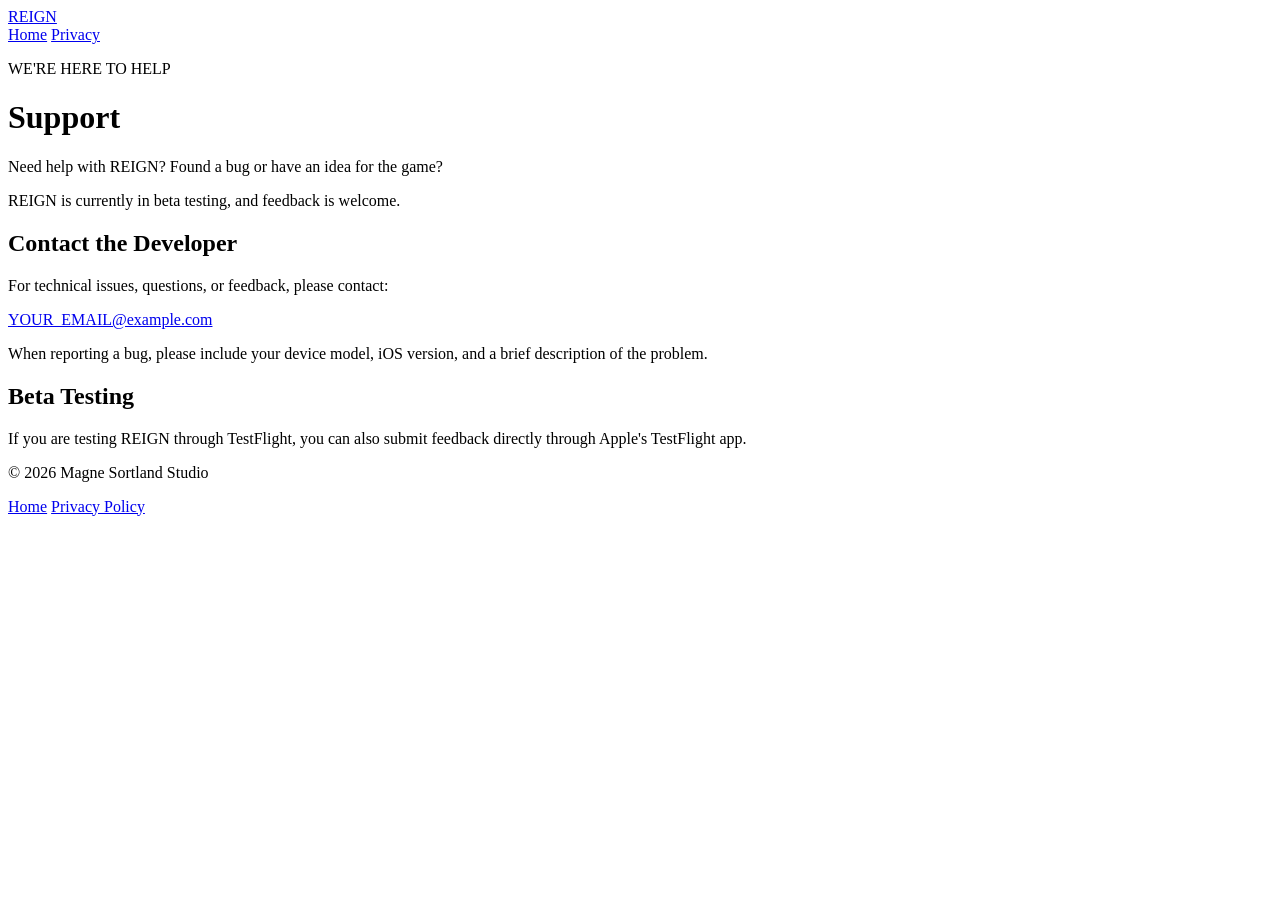
==== support.html @ ceb51d60 "Create support.html" ====
<!DOCTYPE html>
<html lang="en">
<head>
  <meta charset="UTF-8">
  <meta name="viewport" content="width=device-width, initial-scale=1.0">
  <meta name="theme-color" content="#080f15">
  <title>Support — REIGN</title>
  <link rel="stylesheet" href="style.css">
</head>
<body>

  <header class="site-header">
    <a class="brand" href="index.html">REIGN</a>
    <nav>
      <a href="index.html">Home</a>
      <a href="privacy.html">Privacy</a>
    </nav>
  </header>

  <main class="content-page support-page">

    <p class="eyebrow">WE'RE HERE TO HELP</p>

    <h1>Support</h1>

    <p>
      Need help with REIGN? Found a bug or have
      an idea for the game?
    </p>

    <p>
      REIGN is currently in beta testing, and
      feedback is welcome.
    </p>

    <div class="support-card">
      <h2>Contact the Developer</h2>

      <p>
        For technical issues, questions, or feedback,
        please contact:
      </p>

      <!-- Replace with your actual support email -->
      <a class="email-link"
         href="mailto:YOUR_EMAIL@example.com">
        YOUR_EMAIL@example.com
      </a>

      <p class="small-note">
        When reporting a bug, please include your
        device model, iOS version, and a brief
        description of the problem.
      </p>
    </div>

    <div class="support-card">
      <h2>Beta Testing</h2>
      <p>
        If you are testing REIGN through TestFlight,
        you can also submit feedback directly through
        Apple's TestFlight app.
      </p>
    </div>

  </main>

  <footer>
    <p>© 2026 Magne Sortland Studio</p>
    <div class="footer-links">
      <a href="index.html">Home</a>
      <a href="privacy.html">Privacy Policy</a>
    </div>
  </footer>

</body>
</html>
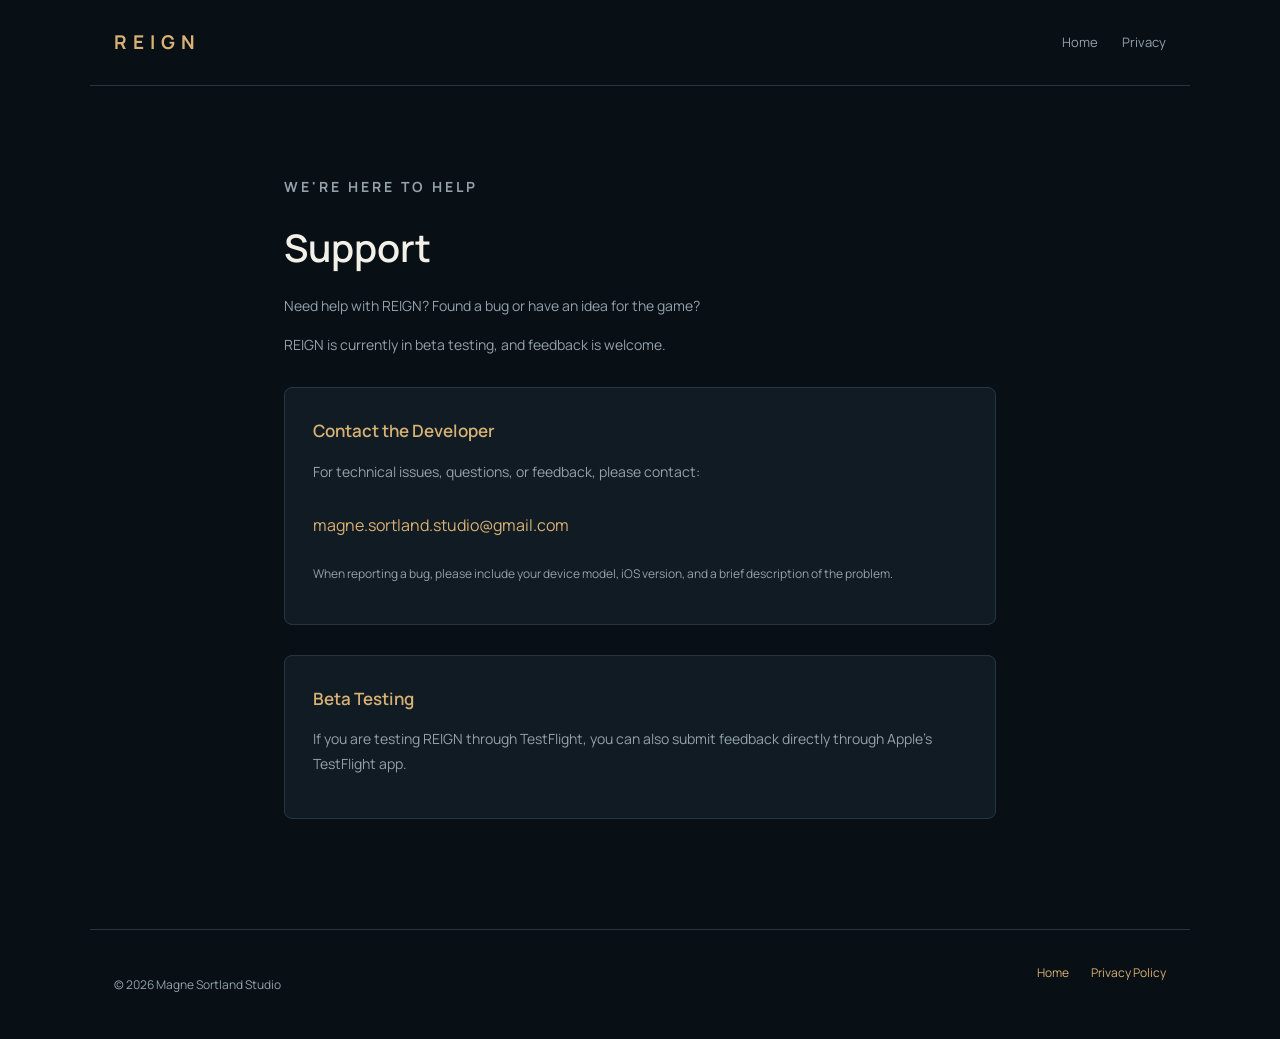
==== commit 26bd0472: "Update support.html" ====
--- a/support.html
+++ b/support.html
@@ -44,8 +44,8 @@
 
       <!-- Replace with your actual support email -->
       <a class="email-link"
-         href="mailto:YOUR_EMAIL@example.com">
-        YOUR_EMAIL@example.com
+         href="mailto:magne.sortland.studio@gmail.com">
+        magne.sortland.studio@gmail.com
       </a>
 
       <p class="small-note">
--- a/style.css
+++ b/style.css
@@ -0,0 +1,263 @@
+
+@import url('https://fonts.googleapis.com/css2?family=Manrope:wght@400;500;600;700;800&display=swap');
+
+:root {
+  --bg: #080f15;
+  --surface: #101b23;
+  --gold: #d8b174;
+  --text: #f3f0e8;
+  --muted: #94a1aa;
+  --border: #263741;
+}
+
+* {
+  box-sizing: border-box;
+}
+
+body {
+  margin: 0;
+  background: var(--bg);
+  color: var(--text);
+  font-family: 'Manrope', Arial, sans-serif;
+  line-height: 1.75;
+}
+
+a {
+  color: var(--gold);
+  text-decoration: none;
+}
+
+a:hover {
+  opacity: 0.8;
+}
+
+.site-header {
+  max-width: 1100px;
+  margin: auto;
+  padding: 26px 24px;
+  display: flex;
+  justify-content: space-between;
+  align-items: center;
+  border-bottom: 1px solid var(--border);
+}
+
+.brand {
+  color: var(--gold);
+  font-size: 19px;
+  font-weight: 700;
+  letter-spacing: 6px;
+}
+
+nav {
+  display: flex;
+  gap: 24px;
+}
+
+nav a {
+  color: var(--muted);
+  font-size: 13px;
+}
+
+.hero {
+  max-width: 700px;
+  margin: 0 auto;
+  padding: 105px 24px 85px;
+  text-align: center;
+}
+
+.crest {
+  font-size: 56px;
+  color: var(--gold);
+  margin-bottom: 28px;
+}
+
+.eyebrow {
+  font-size: 11px;
+  letter-spacing: 3px;
+  color: var(--gold);
+  font-weight: 700;
+}
+
+.hero h1 {
+  font-size: clamp(48px, 9vw, 78px);
+  font-weight: 600;
+  letter-spacing: 12px;
+  margin: 10px 0 0;
+  color: var(--gold);
+}
+
+.tagline {
+  font-size: 12px;
+  letter-spacing: 4px;
+  color: var(--gold);
+}
+
+.gold-line {
+  width: 45px;
+  height: 1px;
+  background: var(--gold);
+  margin: 35px auto;
+}
+
+.hero h2 {
+  font-size: 25px;
+  font-weight: 600;
+  margin-bottom: 16px;
+}
+
+.description {
+  color: var(--muted);
+  max-width: 520px;
+  margin: auto;
+  font-size: 15px;
+}
+
+.status {
+  display: inline-block;
+  margin-top: 42px;
+  padding: 10px 20px;
+  border: 1px solid var(--border);
+  border-radius: 5px;
+  color: var(--gold);
+  font-size: 10px;
+  letter-spacing: 2px;
+}
+
+.features {
+  max-width: 1100px;
+  margin: 0 auto 110px;
+  padding: 0 24px;
+  display: grid;
+  grid-template-columns: repeat(3, 1fr);
+  gap: 20px;
+}
+
+.feature {
+  padding: 34px 26px;
+  background: var(--surface);
+  border: 1px solid var(--border);
+  border-radius: 8px;
+}
+
+.feature-symbol {
+  color: var(--gold);
+  font-size: 26px;
+}
+
+.feature h3 {
+  font-size: 13px;
+  letter-spacing: 3px;
+  color: var(--gold);
+}
+
+.feature p {
+  font-size: 13px;
+  color: var(--muted);
+}
+
+.content-page {
+  max-width: 760px;
+  margin: 0 auto;
+  padding: 75px 24px 110px;
+}
+
+.content-page h1 {
+  font-size: 38px;
+  font-weight: 600;
+  margin: 0 0 12px;
+}
+
+.content-page h2 {
+  color: var(--gold);
+  font-size: 17px;
+  font-weight: 600;
+  margin-top: 42px;
+}
+
+.content-page p {
+  color: var(--muted);
+  font-size: 14px;
+}
+
+.updated {
+  font-size: 12px !important;
+  margin-bottom: 40px;
+}
+
+.support-page {
+  min-height: 75vh;
+}
+
+.support-card {
+  background: var(--surface);
+  border: 1px solid var(--border);
+  padding: 28px;
+  border-radius: 8px;
+  margin-top: 30px;
+}
+
+.support-card h2 {
+  margin-top: 0;
+}
+
+.email-link {
+  display: inline-block;
+  font-size: 16px;
+  margin: 12px 0;
+  overflow-wrap: anywhere;
+}
+
+.small-note {
+  font-size: 12px !important;
+}
+
+footer {
+  border-top: 1px solid var(--border);
+  padding: 32px 24px;
+  max-width: 1100px;
+  margin: auto;
+  display: flex;
+  justify-content: space-between;
+  gap: 20px;
+  color: var(--muted);
+  font-size: 12px;
+}
+
+.footer-links {
+  display: flex;
+  gap: 22px;
+}
+
+@media (max-width: 650px) {
+  .site-header {
+    padding: 20px;
+  }
+
+  .brand {
+    font-size: 15px;
+    letter-spacing: 4px;
+  }
+
+  nav {
+    gap: 14px;
+  }
+
+  .hero {
+    padding-top: 75px;
+  }
+
+  .features {
+    grid-template-columns: 1fr;
+    margin-bottom: 65px;
+  }
+
+  .content-page {
+    padding-top: 50px;
+  }
+
+  footer {
+    flex-direction: column;
+    align-items: center;
+    text-align: center;
+  }
+}
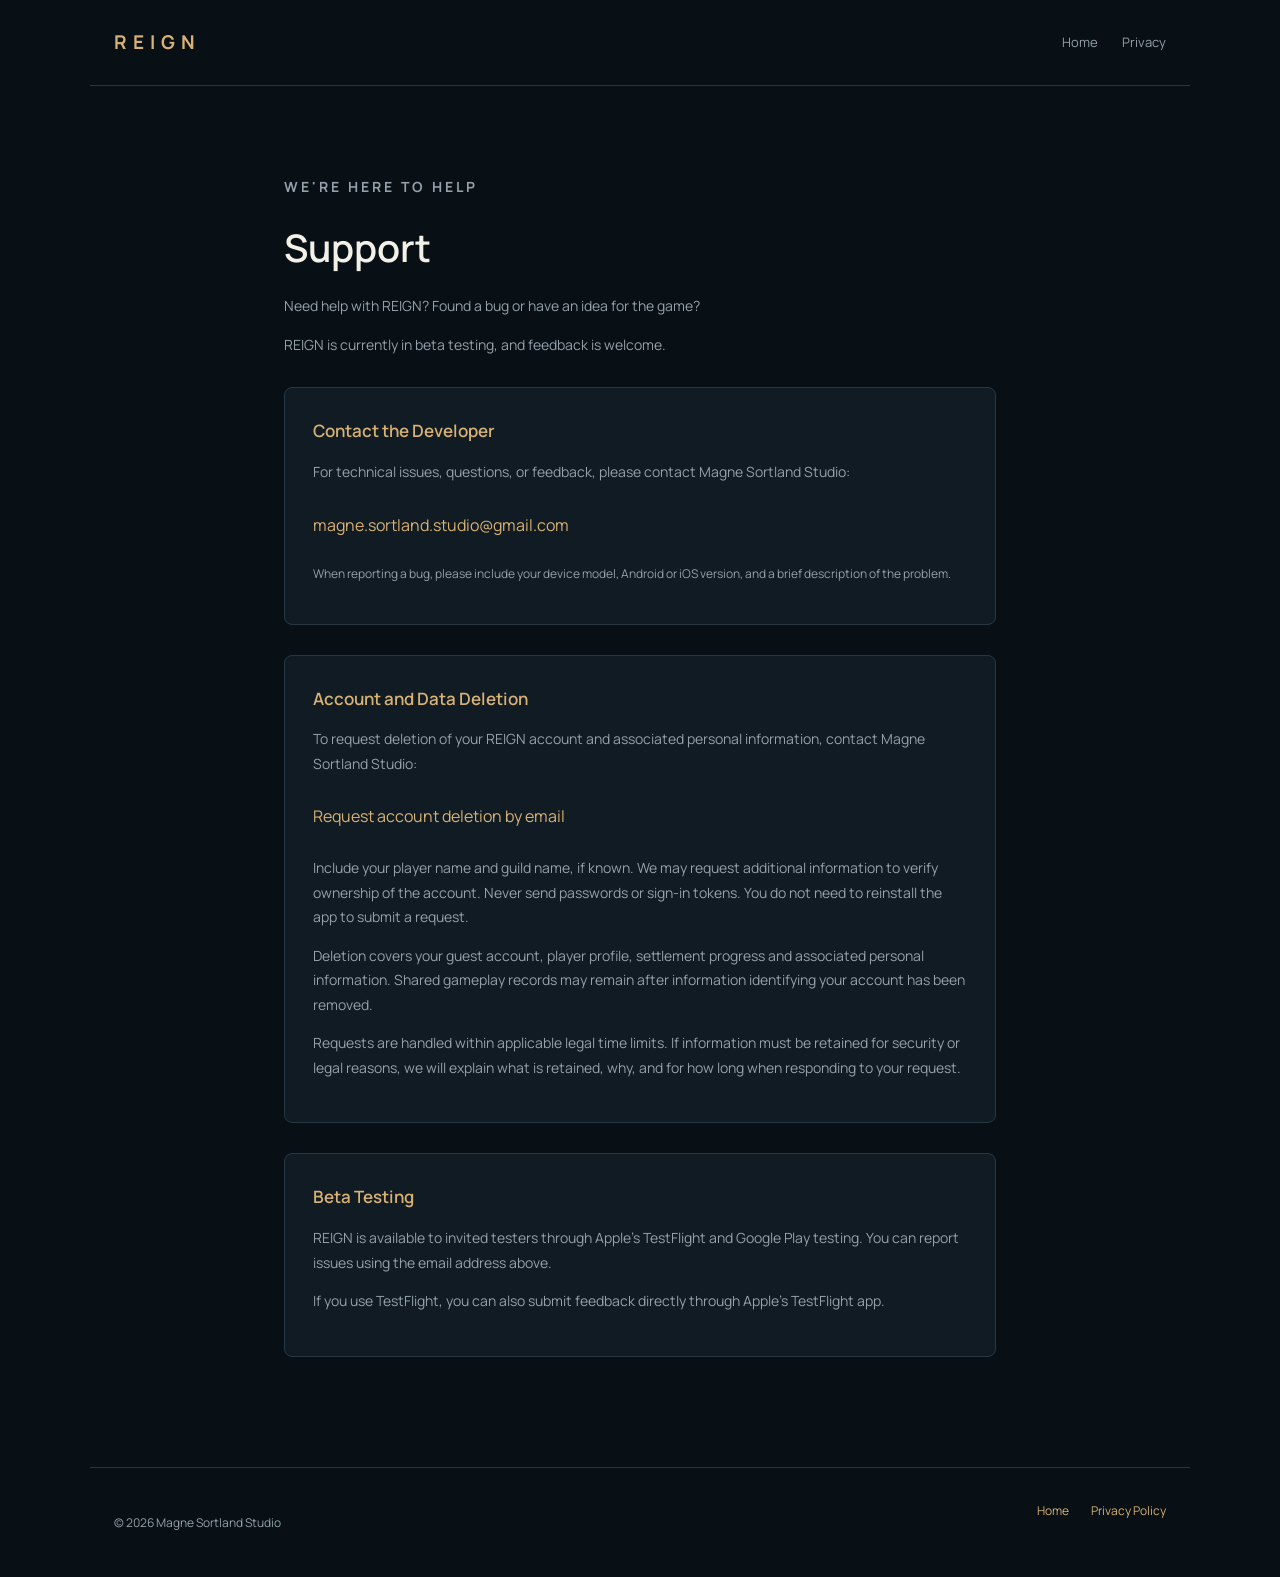
==== commit 8e7d6d8b: "Update support.html" ====
--- a/support.html
+++ b/support.html
@@ -1,4 +1,3 @@
-
 <!DOCTYPE html>
 <html lang="en">
 <head>
@@ -12,7 +11,7 @@
 
   <header class="site-header">
     <a class="brand" href="index.html">REIGN</a>
-    <nav>
+    <nav aria-label="Main navigation">
       <a href="index.html">Home</a>
       <a href="privacy.html">Privacy</a>
     </nav>
@@ -39,10 +38,9 @@
 
       <p>
         For technical issues, questions, or feedback,
-        please contact:
+        please contact Magne Sortland Studio:
       </p>
 
-      <!-- Replace with your actual support email -->
       <a class="email-link"
          href="mailto:magne.sortland.studio@gmail.com">
         magne.sortland.studio@gmail.com
@@ -50,17 +48,63 @@
 
       <p class="small-note">
         When reporting a bug, please include your
-        device model, iOS version, and a brief
-        description of the problem.
+        device model, Android or iOS version, and
+        a brief description of the problem.
+      </p>
+    </div>
+
+    <div class="support-card" id="delete-account">
+      <h2>Account and Data Deletion</h2>
+
+      <p>
+        To request deletion of your REIGN account
+        and associated personal information,
+        contact Magne Sortland Studio:
+      </p>
+
+      <a class="email-link"
+         href="mailto:magne.sortland.studio@gmail.com?subject=REIGN%20account%20deletion">
+        Request account deletion by email
+      </a>
+
+      <p>
+        Include your player name and guild name,
+        if known. We may request additional information
+        to verify ownership of the account.
+        Never send passwords or sign-in tokens.
+        You do not need to reinstall the app
+        to submit a request.
+      </p>
+
+      <p>
+        Deletion covers your guest account, player
+        profile, settlement progress and associated
+        personal information. Shared gameplay records
+        may remain after information identifying
+        your account has been removed.
+      </p>
+
+      <p>
+        Requests are handled within applicable legal
+        time limits. If information must be retained
+        for security or legal reasons, we will explain
+        what is retained, why, and for how long
+        when responding to your request.
       </p>
     </div>
 
     <div class="support-card">
       <h2>Beta Testing</h2>
+
       <p>
-        If you are testing REIGN through TestFlight,
-        you can also submit feedback directly through
-        Apple's TestFlight app.
+        REIGN is available to invited testers through
+        Apple's TestFlight and Google Play testing.
+        You can report issues using the email address above.
+      </p>
+
+      <p>
+        If you use TestFlight, you can also submit
+        feedback directly through Apple's TestFlight app.
       </p>
     </div>
 
